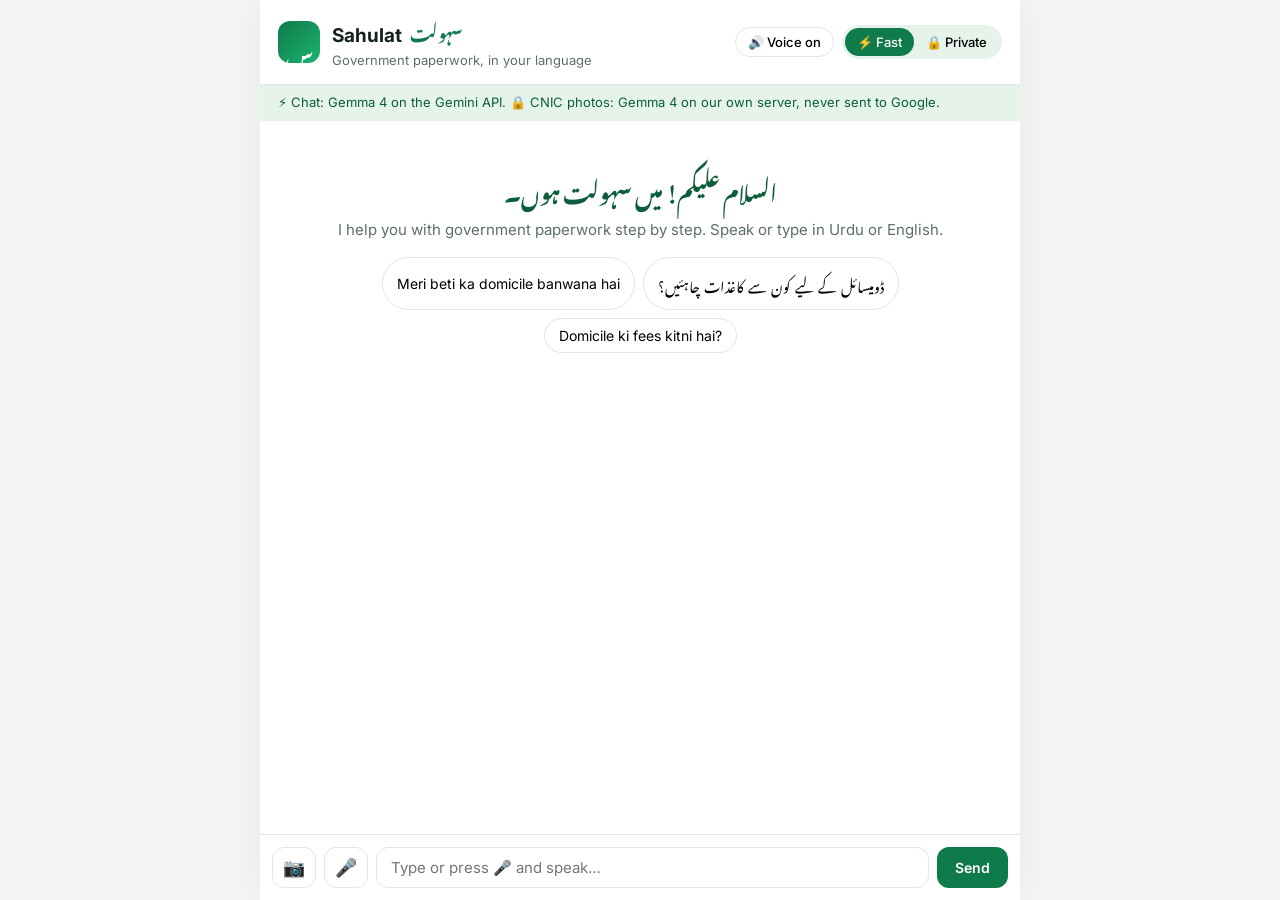
==== static/index.html @ 5239298f "Sahulat: Urdu Gemma 4 agent for government paperwork (domicile v1)" ====
<!doctype html>
<html lang="en">
<head>
<meta charset="utf-8">
<meta name="viewport" content="width=device-width, initial-scale=1">
<title>Sahulat · سہولت</title>
<link rel="preconnect" href="https://fonts.googleapis.com">
<link href="https://fonts.googleapis.com/css2?family=Inter:wght@400;500;600;700&family=Noto+Nastaliq+Urdu:wght@400;600&display=swap" rel="stylesheet">
<link rel="stylesheet" href="style.css">
</head>
<body>
<div class="app">
  <header>
    <div class="brand">
      <div class="logo">س</div>
      <div>
        <h1>Sahulat <span class="ur">سہولت</span></h1>
        <p>Government paperwork, in your language</p>
      </div>
    </div>
    <div class="controls">
      <button id="voiceBtn" class="pill" title="Read replies aloud">🔊 Voice on</button>
      <div class="mode" role="group" aria-label="Where Gemma runs">
        <button data-mode="cloud" class="on">⚡ Fast</button>
        <button data-mode="local">🔒 Private</button>
      </div>
    </div>
  </header>

  <div class="privacy" id="privacy">⚡ Chat: Gemma 4 on the Gemini API. 🔒 CNIC photos: Gemma 4 on our own server, never sent to Google.</div>

  <main id="chat">
    <div class="welcome">
      <h2 class="ur">السلام علیکم! میں سہولت ہوں۔</h2>
      <p>I help you with government paperwork step by step. Speak or type in Urdu or English.</p>
      <div class="chips">
        <button class="chip">Meri beti ka domicile banwana hai</button>
        <button class="chip">ڈومیسائل کے لیے کون سے کاغذات چاہئیں؟</button>
        <button class="chip">Domicile ki fees kitni hai?</button>
      </div>
    </div>
  </main>

  <footer>
    <input id="photo" type="file" accept="image/*" capture="environment" hidden>
    <button id="camBtn" class="icon" title="Scan CNIC or bill">📷</button>
    <button id="micBtn" class="icon" title="Speak">🎤</button>
    <input id="text" placeholder="Type or press 🎤 and speak…" autocomplete="off">
    <button id="sendBtn" class="send">Send</button>
  </footer>
</div>
<script src="app.js"></script>
</body>
</html>
---- static/style.css ----
:root {
  --bg: #f3f6f4; --card: #ffffff; --ink: #14231b; --muted: #5d6f64;
  --brand: #0f7a4a; --brand-2: #0b5e39; --soft: #e5f3eb; --line: #dfe7e2;
  --user: #0f7a4a; --warn: #9a5b00;
}
* { box-sizing: border-box; }
body { margin: 0; background: var(--bg); color: var(--ink); font: 15px/1.5 Inter, system-ui, sans-serif; }
.ur, [dir="rtl"] { font-family: "Noto Nastaliq Urdu", "Noto Naskh Arabic", serif; line-height: 2.1; }
.app { max-width: 760px; margin: 0 auto; min-height: 100vh; display: flex; flex-direction: column; background: var(--card); box-shadow: 0 0 40px rgba(0,0,0,.06); }
header { display: flex; justify-content: space-between; align-items: center; gap: 12px; padding: 14px 18px; border-bottom: 1px solid var(--line); flex-wrap: wrap; }
.brand { display: flex; gap: 12px; align-items: center; }
.logo { width: 42px; height: 42px; border-radius: 12px; background: linear-gradient(135deg, var(--brand), #1bb36f); color: #fff; display: grid; place-items: center; font: 600 24px "Noto Nastaliq Urdu", serif; }
h1 { font-size: 19px; margin: 0; } h1 .ur { color: var(--brand); font-size: 17px; margin-left: 4px; }
.brand p { margin: 0; color: var(--muted); font-size: 13px; }
.controls { display: flex; gap: 8px; align-items: center; }
.pill, .mode button { border: 1px solid var(--line); background: #fff; border-radius: 999px; padding: 6px 12px; font: 500 13px Inter, sans-serif; cursor: pointer; }
.mode { display: flex; background: var(--soft); border-radius: 999px; padding: 3px; }
.mode button { border: 0; background: transparent; }
.mode button.on { background: var(--brand); color: #fff; }
.privacy { background: var(--soft); color: var(--brand-2); font-size: 13px; padding: 8px 18px; }
.privacy.cloud { background: #fff4e0; color: var(--warn); }
main { flex: 1; overflow-y: auto; padding: 18px; display: flex; flex-direction: column; gap: 12px; }
.welcome { text-align: center; padding: 28px 8px; }
.welcome h2 { margin: 0 0 6px; color: var(--brand-2); font-size: 22px; }
.welcome p { color: var(--muted); margin: 0 0 16px; }
.chips { display: flex; flex-wrap: wrap; gap: 8px; justify-content: center; }
.chip { border: 1px solid var(--line); background: #fff; border-radius: 999px; padding: 8px 14px; cursor: pointer; font: 14px Inter, "Noto Nastaliq Urdu", sans-serif; }
.chip:hover { border-color: var(--brand); color: var(--brand); }
.msg { max-width: 85%; padding: 10px 14px; border-radius: 16px; white-space: pre-wrap; }
.msg.user { align-self: flex-end; background: var(--user); color: #fff; border-bottom-right-radius: 4px; }
.msg.bot { align-self: flex-start; background: #f1f4f2; border-bottom-left-radius: 4px; }
.msg.typing { color: var(--muted); font-style: italic; }
.card { align-self: stretch; border: 1px solid var(--line); border-radius: 14px; padding: 14px 16px; background: #fff; }
.card h3 { margin: 0 0 8px; font-size: 15px; display: flex; justify-content: space-between; gap: 8px; }
.card .tag { font-size: 12px; font-weight: 500; color: var(--brand); background: var(--soft); border-radius: 999px; padding: 2px 10px; white-space: nowrap; }
.card ul { margin: 0; padding: 0; list-style: none; }
.card li { padding: 6px 0; border-top: 1px dashed var(--line); display: flex; gap: 10px; align-items: flex-start; }
.card li:first-child { border-top: 0; }
.card li small { display: block; color: var(--muted); }
.card .fee { margin-top: 10px; background: var(--soft); border-radius: 10px; padding: 8px 12px; font-size: 14px; }
.card .src { margin-top: 8px; font-size: 12px; color: var(--muted); }
.card .src a { color: var(--brand); }
.card dl { display: grid; grid-template-columns: 130px 1fr; gap: 4px 10px; margin: 0; font-size: 14px; }
.card dt { color: var(--muted); }
.btn { display: inline-block; margin-top: 10px; background: var(--brand); color: #fff; border: 0; border-radius: 10px; padding: 9px 16px; font: 600 14px Inter, sans-serif; cursor: pointer; text-decoration: none; }
.btn.ghost { background: #fff; color: var(--brand); border: 1px solid var(--brand); }
footer { display: flex; gap: 8px; padding: 12px; border-top: 1px solid var(--line); position: sticky; bottom: 0; background: #fff; }
footer input#text { flex: 1; min-width: 0; border: 1px solid var(--line); border-radius: 12px; padding: 10px 14px; font: 15px Inter, "Noto Nastaliq Urdu", sans-serif; }
.icon { width: 44px; border: 1px solid var(--line); background: #fff; border-radius: 12px; font-size: 18px; cursor: pointer; }
.icon.live { background: #ffe3e3; border-color: #e55; animation: pulse 1s infinite; }
.send { background: var(--brand); color: #fff; border: 0; border-radius: 12px; padding: 0 18px; font: 600 14px Inter, sans-serif; cursor: pointer; }
@keyframes pulse { 50% { transform: scale(1.08); } }
@media (max-width: 520px) { header { padding: 12px; } .controls { width: 100%; justify-content: space-between; } .card dl { grid-template-columns: 1fr; } }
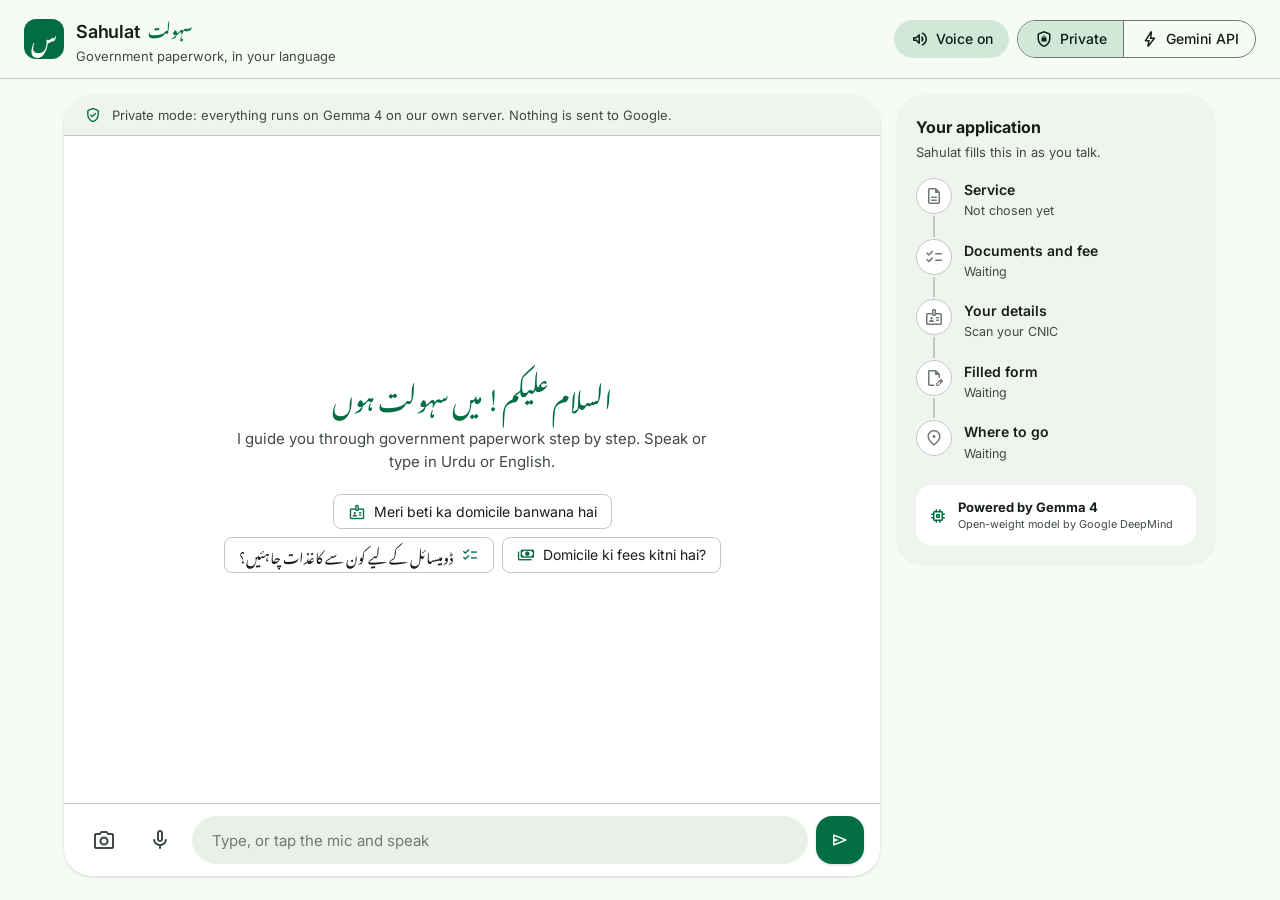
==== commit 8820a93e: "Material 3 redesign, progress panel, faster Gemma (no-think), private mode default, reliable cards" ====
--- a/static/index.html
+++ b/static/index.html
@@ -6,48 +6,64 @@
 <title>Sahulat · سہولت</title>
 <link rel="preconnect" href="https://fonts.googleapis.com">
 <link href="https://fonts.googleapis.com/css2?family=Inter:wght@400;500;600;700&family=Noto+Nastaliq+Urdu:wght@400;600&display=swap" rel="stylesheet">
+<link href="https://fonts.googleapis.com/css2?family=Material+Symbols+Rounded:opsz,wght,FILL@20..48,400,0..1&display=block" rel="stylesheet">
 <link rel="stylesheet" href="style.css">
 </head>
 <body>
-<div class="app">
-  <header>
-    <div class="brand">
-      <div class="logo">س</div>
-      <div>
-        <h1>Sahulat <span class="ur">سہولت</span></h1>
-        <p>Government paperwork, in your language</p>
+<header class="topbar">
+  <div class="brand">
+    <div class="logo">س</div>
+    <div>
+      <div class="name">Sahulat <span class="ur">سہولت</span></div>
+      <div class="sub">Government paperwork, in your language</div>
+    </div>
+  </div>
+  <div class="actions">
+    <button id="voiceBtn" class="tonal" title="Read replies aloud"><span class="ms">volume_up</span><span class="lbl">Voice on</span></button>
+    <div class="segmented" role="group" aria-label="Where Gemma runs">
+      <button data-mode="local" class="on"><span class="ms">shield_lock</span>Private</button>
+      <button data-mode="cloud"><span class="ms">bolt</span>Gemini API</button>
+    </div>
+  </div>
+</header>
+
+<div class="layout">
+  <section class="chatpane">
+    <div class="privacy" id="privacy"><span class="ms">verified_user</span><span id="privacyText">Private mode: everything runs on Gemma 4 on our own server. Nothing is sent to Google.</span></div>
+
+    <main id="chat">
+      <div class="welcome">
+        <div class="hello ur" dir="rtl">السلام علیکم! میں سہولت ہوں</div>
+        <p>I guide you through government paperwork step by step. Speak or type in Urdu or English.</p>
+        <div class="chips">
+          <button class="chip"><span class="ms">badge</span>Meri beti ka domicile banwana hai</button>
+          <button class="chip ur" dir="rtl"><span class="ms">checklist</span>ڈومیسائل کے لیے کون سے کاغذات چاہئیں؟</button>
+          <button class="chip"><span class="ms">payments</span>Domicile ki fees kitni hai?</button>
+        </div>
       </div>
-    </div>
-    <div class="controls">
-      <button id="voiceBtn" class="pill" title="Read replies aloud">🔊 Voice on</button>
-      <div class="mode" role="group" aria-label="Where Gemma runs">
-        <button data-mode="cloud" class="on">⚡ Fast</button>
-        <button data-mode="local">🔒 Private</button>
-      </div>
-    </div>
-  </header>
+    </main>
 
-  <div class="privacy" id="privacy">⚡ Chat: Gemma 4 on the Gemini API. 🔒 CNIC photos: Gemma 4 on our own server, never sent to Google.</div>
+    <footer class="composer">
+      <input id="photo" type="file" accept="image/*" capture="environment" hidden>
+      <button id="camBtn" class="iconbtn" title="Scan CNIC"><span class="ms">photo_camera</span></button>
+      <button id="micBtn" class="iconbtn" title="Speak in Urdu"><span class="ms">mic</span></button>
+      <input id="text" placeholder="Type, or tap the mic and speak" autocomplete="off">
+      <button id="sendBtn" class="fab" title="Send"><span class="ms">send</span></button>
+    </footer>
+  </section>
 
-  <main id="chat">
-    <div class="welcome">
-      <h2 class="ur">السلام علیکم! میں سہولت ہوں۔</h2>
-      <p>I help you with government paperwork step by step. Speak or type in Urdu or English.</p>
-      <div class="chips">
-        <button class="chip">Meri beti ka domicile banwana hai</button>
-        <button class="chip">ڈومیسائل کے لیے کون سے کاغذات چاہئیں؟</button>
-        <button class="chip">Domicile ki fees kitni hai?</button>
-      </div>
-    </div>
-  </main>
-
-  <footer>
-    <input id="photo" type="file" accept="image/*" capture="environment" hidden>
-    <button id="camBtn" class="icon" title="Scan CNIC or bill">📷</button>
-    <button id="micBtn" class="icon" title="Speak">🎤</button>
-    <input id="text" placeholder="Type or press 🎤 and speak…" autocomplete="off">
-    <button id="sendBtn" class="send">Send</button>
-  </footer>
+  <aside class="panel">
+    <h2>Your application</h2>
+    <p class="muted">Sahulat fills this in as you talk.</p>
+    <ol class="steps" id="steps">
+      <li data-step="service"><span class="dot"><span class="ms">description</span></span><div><b>Service</b><small id="s-service">Not chosen yet</small></div></li>
+      <li data-step="checklist"><span class="dot"><span class="ms">checklist</span></span><div><b>Documents and fee</b><small id="s-checklist">Waiting</small></div></li>
+      <li data-step="details"><span class="dot"><span class="ms">badge</span></span><div><b>Your details</b><small id="s-details">Scan your CNIC</small></div></li>
+      <li data-step="form"><span class="dot"><span class="ms">edit_document</span></span><div><b>Filled form</b><small id="s-form">Waiting</small></div></li>
+      <li data-step="office"><span class="dot"><span class="ms">location_on</span></span><div><b>Where to go</b><small id="s-office">Waiting</small></div></li>
+    </ol>
+    <div class="gemma"><span class="ms">memory</span><div><b>Powered by Gemma 4</b><small>Open-weight model by Google DeepMind</small></div></div>
+  </aside>
 </div>
 <script src="app.js"></script>
 </body>
--- a/static/style.css
+++ b/static/style.css
@@ -1,53 +1,115 @@
+/* Material Design 3 inspired theme, green seed (#0f7a4a) */
 :root {
-  --bg: #f3f6f4; --card: #ffffff; --ink: #14231b; --muted: #5d6f64;
-  --brand: #0f7a4a; --brand-2: #0b5e39; --soft: #e5f3eb; --line: #dfe7e2;
-  --user: #0f7a4a; --warn: #9a5b00;
+  --primary: #006d43; --on-primary: #fff; --primary-container: #95f7bf; --on-primary-container: #002111;
+  --secondary-container: #d0e8d7; --on-secondary-container: #0b1f14;
+  --surface: #f6fbf5; --surface-1: #eff5ee; --surface-2: #e9f0e8; --surface-3: #e3ebe3;
+  --on-surface: #171d19; --on-surface-variant: #404943; --outline: #707973; --outline-variant: #c0c9c1;
+  --tertiary-container: #c1e9fb; --error: #ba1a1a;
+  --r-sm: 8px; --r-md: 12px; --r-lg: 16px; --r-xl: 28px;
+  --e1: 0 1px 2px rgba(0,0,0,.08), 0 1px 3px 1px rgba(0,0,0,.05);
+  --e2: 0 1px 2px rgba(0,0,0,.1), 0 2px 6px 2px rgba(0,0,0,.06);
 }
 * { box-sizing: border-box; }
-body { margin: 0; background: var(--bg); color: var(--ink); font: 15px/1.5 Inter, system-ui, sans-serif; }
-.ur, [dir="rtl"] { font-family: "Noto Nastaliq Urdu", "Noto Naskh Arabic", serif; line-height: 2.1; }
-.app { max-width: 760px; margin: 0 auto; min-height: 100vh; display: flex; flex-direction: column; background: var(--card); box-shadow: 0 0 40px rgba(0,0,0,.06); }
-header { display: flex; justify-content: space-between; align-items: center; gap: 12px; padding: 14px 18px; border-bottom: 1px solid var(--line); flex-wrap: wrap; }
-.brand { display: flex; gap: 12px; align-items: center; }
-.logo { width: 42px; height: 42px; border-radius: 12px; background: linear-gradient(135deg, var(--brand), #1bb36f); color: #fff; display: grid; place-items: center; font: 600 24px "Noto Nastaliq Urdu", serif; }
-h1 { font-size: 19px; margin: 0; } h1 .ur { color: var(--brand); font-size: 17px; margin-left: 4px; }
-.brand p { margin: 0; color: var(--muted); font-size: 13px; }
-.controls { display: flex; gap: 8px; align-items: center; }
-.pill, .mode button { border: 1px solid var(--line); background: #fff; border-radius: 999px; padding: 6px 12px; font: 500 13px Inter, sans-serif; cursor: pointer; }
-.mode { display: flex; background: var(--soft); border-radius: 999px; padding: 3px; }
-.mode button { border: 0; background: transparent; }
-.mode button.on { background: var(--brand); color: #fff; }
-.privacy { background: var(--soft); color: var(--brand-2); font-size: 13px; padding: 8px 18px; }
-.privacy.cloud { background: #fff4e0; color: var(--warn); }
-main { flex: 1; overflow-y: auto; padding: 18px; display: flex; flex-direction: column; gap: 12px; }
-.welcome { text-align: center; padding: 28px 8px; }
-.welcome h2 { margin: 0 0 6px; color: var(--brand-2); font-size: 22px; }
-.welcome p { color: var(--muted); margin: 0 0 16px; }
+html, body { height: 100%; }
+body { margin: 0; background: var(--surface); color: var(--on-surface); font: 15px/1.55 Inter, system-ui, sans-serif; display: flex; flex-direction: column; }
+button { font: inherit; color: inherit; cursor: pointer; }
+.ms { font-family: "Material Symbols Rounded"; font-weight: normal; font-style: normal; font-size: 20px; line-height: 1; display: inline-block; font-variation-settings: "FILL" 0, "wght" 400; -webkit-font-smoothing: antialiased; }
+.ur, [dir="rtl"] { font-family: "Noto Nastaliq Urdu", serif; line-height: 2.2; }
+
+/* top app bar */
+.topbar { display: flex; justify-content: space-between; align-items: center; gap: 12px; padding: 12px 24px; background: var(--surface); border-bottom: 1px solid var(--outline-variant); flex-wrap: wrap; }
+.brand { display: flex; align-items: center; gap: 12px; }
+.logo { width: 40px; height: 40px; border-radius: var(--r-md); background: var(--primary); color: var(--on-primary); display: grid; place-items: center; font: 600 22px/1 "Noto Nastaliq Urdu", serif; padding-bottom: 6px; }
+.name { font-weight: 600; font-size: 18px; letter-spacing: -.01em; }
+.name .ur { color: var(--primary); font-size: 15px; margin-left: 4px; }
+.sub { font-size: 13px; color: var(--on-surface-variant); }
+.actions { display: flex; gap: 8px; align-items: center; }
+.tonal { display: inline-flex; gap: 6px; align-items: center; border: 0; background: var(--secondary-container); color: var(--on-secondary-container); border-radius: 999px; padding: 8px 16px; font-weight: 500; font-size: 14px; }
+.segmented { display: inline-flex; border: 1px solid var(--outline); border-radius: 999px; overflow: hidden; }
+.segmented button { display: inline-flex; gap: 6px; align-items: center; border: 0; background: transparent; padding: 7px 16px; font-weight: 500; font-size: 14px; }
+.segmented button + button { border-left: 1px solid var(--outline); }
+.segmented button.on { background: var(--secondary-container); color: var(--on-secondary-container); }
+
+/* layout */
+.layout { flex: 1; min-height: 0; display: grid; grid-template-columns: minmax(0, 1fr) 320px; gap: 16px; padding: 16px 24px 24px; max-width: 1200px; width: 100%; margin: 0 auto; }
+.chatpane { min-height: 0; display: flex; flex-direction: column; background: #fff; border-radius: var(--r-xl); box-shadow: var(--e1); overflow: hidden; }
+.privacy { display: flex; gap: 10px; align-items: flex-start; background: var(--surface-1); color: var(--on-surface-variant); font-size: 13px; padding: 10px 20px; border-bottom: 1px solid var(--outline-variant); }
+.privacy .ms { color: var(--primary); font-size: 18px; margin-top: 1px; }
+
+#chat { flex: 1; min-height: 320px; overflow-y: auto; padding: 20px; display: flex; flex-direction: column; gap: 12px; }
+.welcome { margin: auto; text-align: center; max-width: 520px; padding: 24px 8px; }
+.hello { font-size: 26px; color: var(--primary); margin-bottom: 4px; }
+.welcome p { color: var(--on-surface-variant); margin: 0 0 20px; }
 .chips { display: flex; flex-wrap: wrap; gap: 8px; justify-content: center; }
-.chip { border: 1px solid var(--line); background: #fff; border-radius: 999px; padding: 8px 14px; cursor: pointer; font: 14px Inter, "Noto Nastaliq Urdu", sans-serif; }
-.chip:hover { border-color: var(--brand); color: var(--brand); }
-.msg { max-width: 85%; padding: 10px 14px; border-radius: 16px; white-space: pre-wrap; }
-.msg.user { align-self: flex-end; background: var(--user); color: #fff; border-bottom-right-radius: 4px; }
-.msg.bot { align-self: flex-start; background: #f1f4f2; border-bottom-left-radius: 4px; }
-.msg.typing { color: var(--muted); font-style: italic; }
-.card { align-self: stretch; border: 1px solid var(--line); border-radius: 14px; padding: 14px 16px; background: #fff; }
-.card h3 { margin: 0 0 8px; font-size: 15px; display: flex; justify-content: space-between; gap: 8px; }
-.card .tag { font-size: 12px; font-weight: 500; color: var(--brand); background: var(--soft); border-radius: 999px; padding: 2px 10px; white-space: nowrap; }
-.card ul { margin: 0; padding: 0; list-style: none; }
-.card li { padding: 6px 0; border-top: 1px dashed var(--line); display: flex; gap: 10px; align-items: flex-start; }
+.chip { display: inline-flex; align-items: center; gap: 8px; border: 1px solid var(--outline-variant); background: #fff; border-radius: var(--r-sm); padding: 6px 14px; font-size: 14px; }
+.chip.ur { font-size: 14px; line-height: 2; padding: 2px 14px; }
+.chip .ms { font-size: 18px; color: var(--primary); }
+.chip:hover { background: var(--surface-1); }
+
+.msg { max-width: 78%; padding: 10px 16px; border-radius: 20px; white-space: pre-wrap; animation: in .18s ease-out; }
+.msg.user { align-self: flex-end; background: var(--primary); color: var(--on-primary); border-bottom-right-radius: 6px; }
+.msg.bot { align-self: flex-start; background: var(--surface-2); border-bottom-left-radius: 6px; }
+.msg[dir="rtl"], .msg .ur { font-size: 16px; }
+.typing { display: inline-flex; gap: 10px; align-items: center; color: var(--on-surface-variant); }
+.typing i { width: 6px; height: 6px; border-radius: 50%; background: var(--primary); animation: blink 1.2s infinite; }
+.typing i:nth-child(2) { animation-delay: .2s; } .typing i:nth-child(3) { animation-delay: .4s; }
+
+.card { align-self: stretch; background: #fff; border: 1px solid var(--outline-variant); border-radius: var(--r-lg); padding: 16px 18px; animation: in .2s ease-out; }
+.card-h { display: flex; align-items: center; gap: 10px; margin-bottom: 10px; }
+.card-h .ico { width: 36px; height: 36px; border-radius: var(--r-md); background: var(--primary-container); color: var(--on-primary-container); display: grid; place-items: center; }
+.card-h b { font-size: 15px; } .card-h small { display: block; color: var(--on-surface-variant); font-size: 12px; }
+.badge { margin-left: auto; display: inline-flex; gap: 4px; align-items: center; font-size: 12px; font-weight: 500; color: var(--on-secondary-container); background: var(--secondary-container); border-radius: var(--r-sm); padding: 3px 10px; white-space: nowrap; }
+.badge .ms { font-size: 15px; }
+.card ul { list-style: none; margin: 0; padding: 0; }
+.card li { display: flex; gap: 12px; padding: 8px 0; border-top: 1px solid var(--surface-3); }
 .card li:first-child { border-top: 0; }
-.card li small { display: block; color: var(--muted); }
-.card .fee { margin-top: 10px; background: var(--soft); border-radius: 10px; padding: 8px 12px; font-size: 14px; }
-.card .src { margin-top: 8px; font-size: 12px; color: var(--muted); }
-.card .src a { color: var(--brand); }
-.card dl { display: grid; grid-template-columns: 130px 1fr; gap: 4px 10px; margin: 0; font-size: 14px; }
-.card dt { color: var(--muted); }
-.btn { display: inline-block; margin-top: 10px; background: var(--brand); color: #fff; border: 0; border-radius: 10px; padding: 9px 16px; font: 600 14px Inter, sans-serif; cursor: pointer; text-decoration: none; }
-.btn.ghost { background: #fff; color: var(--brand); border: 1px solid var(--brand); }
-footer { display: flex; gap: 8px; padding: 12px; border-top: 1px solid var(--line); position: sticky; bottom: 0; background: #fff; }
-footer input#text { flex: 1; min-width: 0; border: 1px solid var(--line); border-radius: 12px; padding: 10px 14px; font: 15px Inter, "Noto Nastaliq Urdu", sans-serif; }
-.icon { width: 44px; border: 1px solid var(--line); background: #fff; border-radius: 12px; font-size: 18px; cursor: pointer; }
-.icon.live { background: #ffe3e3; border-color: #e55; animation: pulse 1s infinite; }
-.send { background: var(--brand); color: #fff; border: 0; border-radius: 12px; padding: 0 18px; font: 600 14px Inter, sans-serif; cursor: pointer; }
-@keyframes pulse { 50% { transform: scale(1.08); } }
-@media (max-width: 520px) { header { padding: 12px; } .controls { width: 100%; justify-content: space-between; } .card dl { grid-template-columns: 1fr; } }
+.card li input { accent-color: var(--primary); width: 18px; height: 18px; margin-top: 3px; }
+.card li small { display: block; color: var(--on-surface-variant); font-size: 13px; }
+.fee { display: flex; gap: 10px; align-items: center; margin-top: 12px; background: var(--surface-1); border-radius: var(--r-md); padding: 10px 14px; font-size: 14px; }
+.fee .ms { color: var(--primary); }
+.src { margin-top: 10px; font-size: 12px; color: var(--on-surface-variant); }
+.src a { color: var(--primary); }
+.card dl { display: grid; grid-template-columns: 140px 1fr; gap: 6px 12px; margin: 0; font-size: 14px; }
+.card dt { color: var(--on-surface-variant); } .card dd { margin: 0; font-weight: 500; }
+.btn { display: inline-flex; gap: 8px; align-items: center; margin-top: 12px; background: var(--primary); color: var(--on-primary); border: 0; border-radius: 999px; padding: 10px 20px; font-weight: 500; font-size: 14px; text-decoration: none; box-shadow: var(--e1); }
+.btn:hover { box-shadow: var(--e2); }
+
+.composer { display: flex; gap: 8px; align-items: center; padding: 12px 16px; border-top: 1px solid var(--outline-variant); background: #fff; }
+.composer input#text { flex: 1; min-width: 0; height: 48px; border: 0; background: var(--surface-2); border-radius: 999px; padding: 0 20px; font: 15px Inter, "Noto Nastaliq Urdu", sans-serif; }
+.composer input#text:focus { outline: 2px solid var(--primary); }
+.iconbtn { width: 48px; height: 48px; flex: none; border: 0; border-radius: 50%; background: transparent; color: var(--on-surface-variant); display: grid; place-items: center; }
+.iconbtn:hover { background: var(--surface-2); }
+.iconbtn .ms { font-size: 24px; }
+.iconbtn.live { background: #ffdad6; color: var(--error); animation: pulse 1s infinite; }
+.fab { width: 48px; height: 48px; flex: none; border: 0; border-radius: var(--r-lg); background: var(--primary); color: var(--on-primary); display: grid; place-items: center; box-shadow: var(--e1); }
+
+/* side panel */
+.panel { background: var(--surface-1); border-radius: var(--r-xl); padding: 20px; align-self: start; position: sticky; top: 16px; }
+.panel h2 { font-size: 16px; margin: 0; } .muted { color: var(--on-surface-variant); font-size: 13px; margin: 2px 0 16px; }
+.steps { list-style: none; margin: 0; padding: 0; position: relative; }
+.steps li { display: flex; gap: 12px; padding: 0 0 18px; position: relative; }
+.steps li:not(:last-child)::before { content: ""; position: absolute; left: 17px; top: 38px; bottom: 2px; width: 2px; background: var(--outline-variant); }
+.steps .dot { width: 36px; height: 36px; flex: none; border-radius: 50%; background: #fff; border: 1px solid var(--outline-variant); color: var(--outline); display: grid; place-items: center; }
+.steps b { font-size: 14px; font-weight: 600; } .steps small { display: block; color: var(--on-surface-variant); font-size: 12.5px; }
+.steps li.done .dot { background: var(--primary); border-color: var(--primary); color: #fff; }
+.steps li.done:not(:last-child)::before { background: var(--primary); }
+.steps li.active .dot { border: 2px solid var(--primary); color: var(--primary); }
+.gemma { display: flex; gap: 10px; align-items: center; margin-top: 4px; padding: 12px; border-radius: var(--r-lg); background: #fff; font-size: 13px; }
+.gemma .ms { color: var(--primary); } .gemma small { display: block; color: var(--on-surface-variant); }
+
+@keyframes in { from { opacity: 0; transform: translateY(6px); } }
+@keyframes blink { 50% { opacity: .25; } }
+@keyframes pulse { 50% { transform: scale(1.06); } }
+
+@media (max-width: 900px) {
+  .layout { grid-template-columns: 1fr; padding: 12px 16px 16px; }
+  .panel { position: static; order: -1; padding: 14px 16px; }
+  .steps { display: flex; gap: 6px; } .steps li { flex: 1; flex-direction: column; align-items: center; text-align: center; padding: 0; }
+  .steps li::before { display: none; } .steps small { display: none; } .steps b { font-size: 11px; }
+  .muted, .gemma { display: none; }
+  .msg { max-width: 90%; }
+}
+@media (max-width: 520px) {
+  .topbar { padding: 10px 16px; } .actions { width: 100%; justify-content: space-between; }
+  .tonal .lbl { display: none; } .card dl { grid-template-columns: 1fr; }
+}
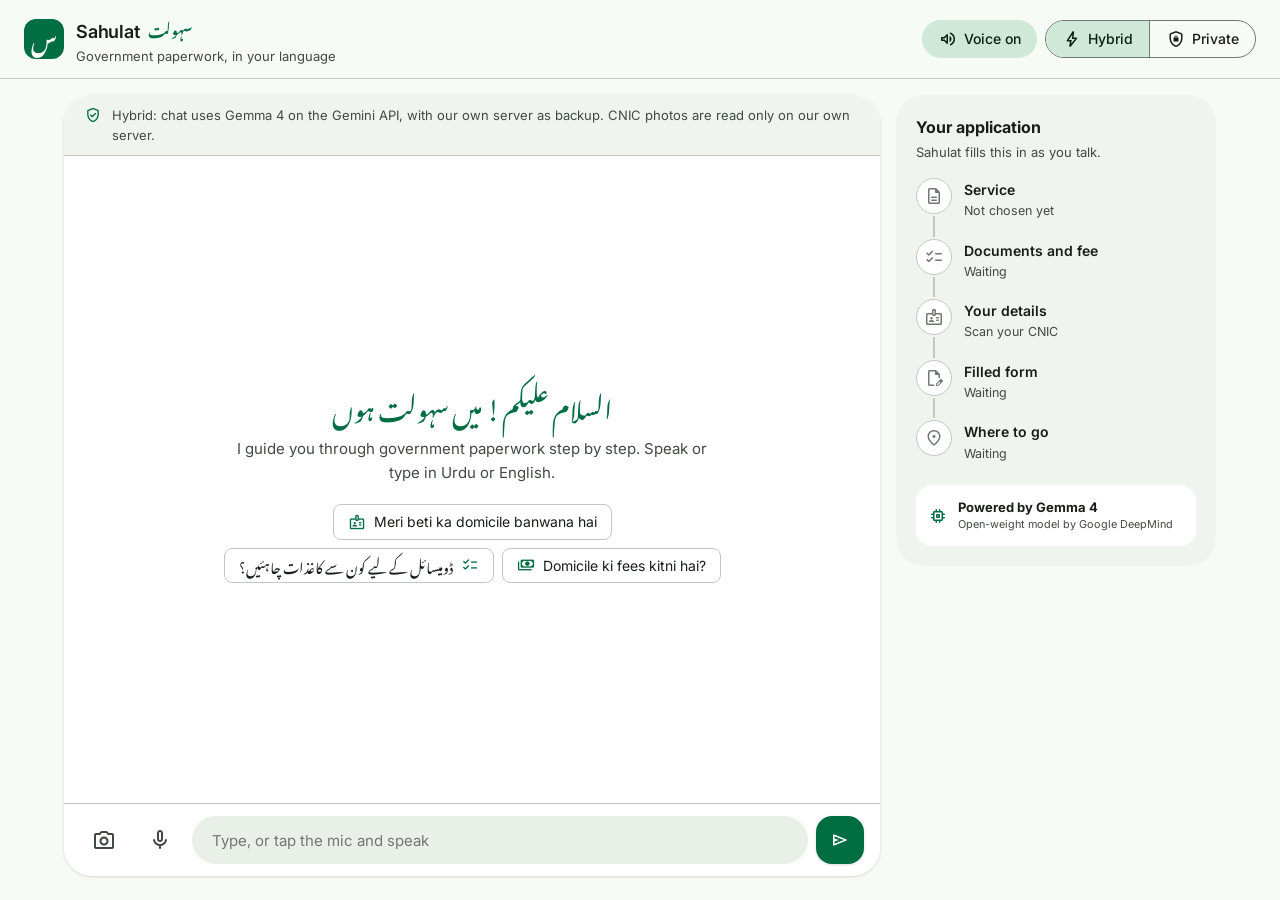
==== commit e5976814: "Self-hosted Urdu voice (MMS-TTS), hybrid mode with fast fallback, clearer sample CNIC" ====
--- a/static/index.html
+++ b/static/index.html
@@ -21,15 +21,15 @@
   <div class="actions">
     <button id="voiceBtn" class="tonal" title="Read replies aloud"><span class="ms">volume_up</span><span class="lbl">Voice on</span></button>
     <div class="segmented" role="group" aria-label="Where Gemma runs">
-      <button data-mode="local" class="on"><span class="ms">shield_lock</span>Private</button>
-      <button data-mode="cloud"><span class="ms">bolt</span>Gemini API</button>
+      <button data-mode="cloud" class="on"><span class="ms">bolt</span>Hybrid</button>
+      <button data-mode="local"><span class="ms">shield_lock</span>Private</button>
     </div>
   </div>
 </header>
 
 <div class="layout">
   <section class="chatpane">
-    <div class="privacy" id="privacy"><span class="ms">verified_user</span><span id="privacyText">Private mode: everything runs on Gemma 4 on our own server. Nothing is sent to Google.</span></div>
+    <div class="privacy" id="privacy"><span class="ms">verified_user</span><span id="privacyText">Hybrid: chat uses Gemma 4 on the Gemini API, with our own server as backup. CNIC photos are read only on our own server.</span></div>
 
     <main id="chat">
       <div class="welcome">
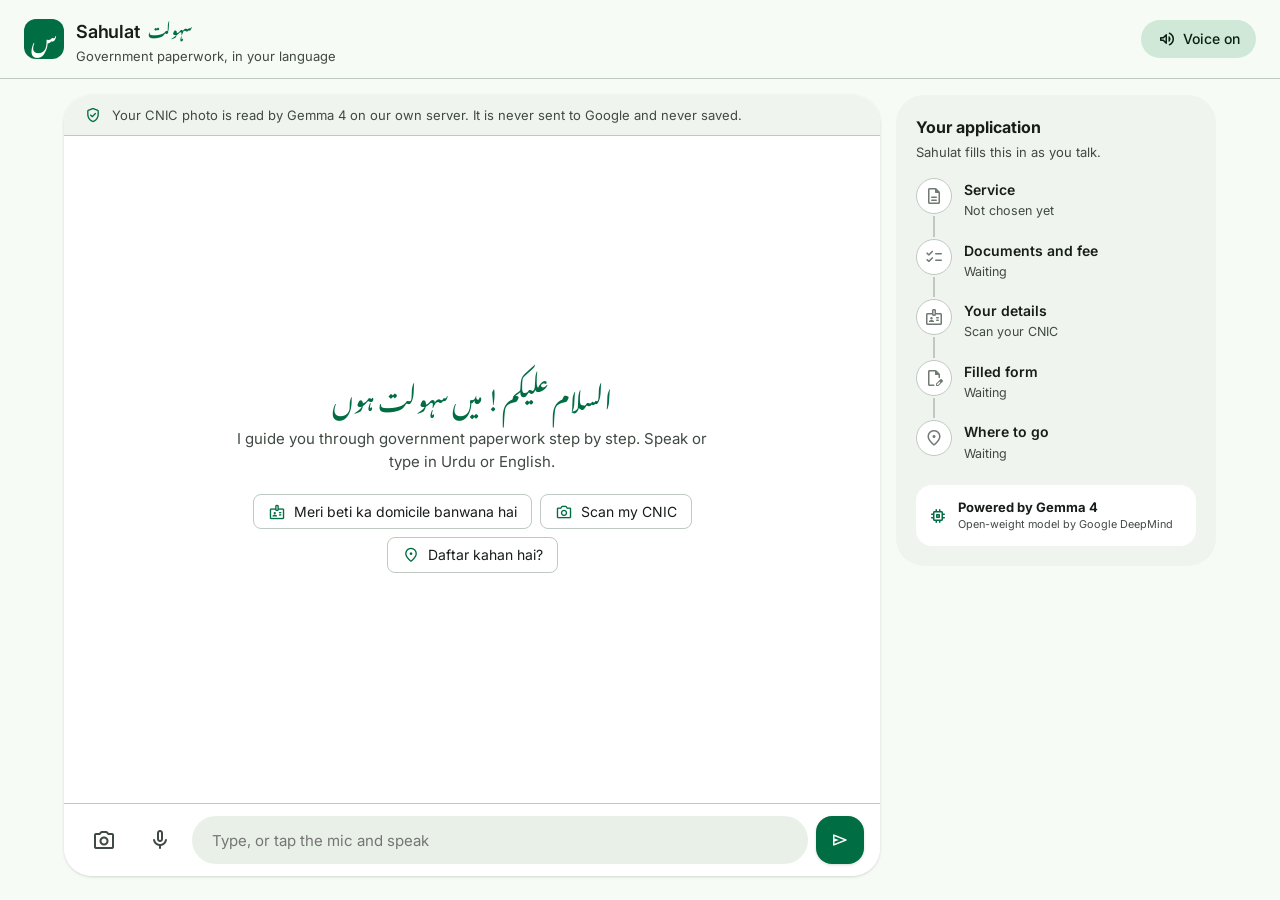
==== commit 1ea976b3: "Remove mode toggle (automatic routing), distinct example actions, security hardening and agent robus" ====
--- a/static/index.html
+++ b/static/index.html
@@ -20,25 +20,21 @@
   </div>
   <div class="actions">
     <button id="voiceBtn" class="tonal" title="Read replies aloud"><span class="ms">volume_up</span><span class="lbl">Voice on</span></button>
-    <div class="segmented" role="group" aria-label="Where Gemma runs">
-      <button data-mode="cloud" class="on"><span class="ms">bolt</span>Hybrid</button>
-      <button data-mode="local"><span class="ms">shield_lock</span>Private</button>
-    </div>
   </div>
 </header>
 
 <div class="layout">
   <section class="chatpane">
-    <div class="privacy" id="privacy"><span class="ms">verified_user</span><span id="privacyText">Hybrid: chat uses Gemma 4 on the Gemini API, with our own server as backup. CNIC photos are read only on our own server.</span></div>
+    <div class="privacy" id="privacy"><span class="ms">verified_user</span><span id="privacyText">Your CNIC photo is read by Gemma 4 on our own server. It is never sent to Google and never saved.</span></div>
 
     <main id="chat">
       <div class="welcome">
         <div class="hello ur" dir="rtl">السلام علیکم! میں سہولت ہوں</div>
         <p>I guide you through government paperwork step by step. Speak or type in Urdu or English.</p>
         <div class="chips">
-          <button class="chip"><span class="ms">badge</span>Meri beti ka domicile banwana hai</button>
-          <button class="chip ur" dir="rtl"><span class="ms">checklist</span>ڈومیسائل کے لیے کون سے کاغذات چاہئیں؟</button>
-          <button class="chip"><span class="ms">payments</span>Domicile ki fees kitni hai?</button>
+          <button class="chip" data-say="Meri beti ka domicile banwana hai"><span class="ms">badge</span>Meri beti ka domicile banwana hai</button>
+          <button class="chip" data-action="scan"><span class="ms">photo_camera</span>Scan my CNIC</button>
+          <button class="chip" data-say="Sahiwal mein domicile ka daftar kahan hai?"><span class="ms">location_on</span>Daftar kahan hai?</button>
         </div>
       </div>
     </main>
--- a/static/style.css
+++ b/static/style.css
@@ -25,10 +25,6 @@
 .sub { font-size: 13px; color: var(--on-surface-variant); }
 .actions { display: flex; gap: 8px; align-items: center; }
 .tonal { display: inline-flex; gap: 6px; align-items: center; border: 0; background: var(--secondary-container); color: var(--on-secondary-container); border-radius: 999px; padding: 8px 16px; font-weight: 500; font-size: 14px; }
-.segmented { display: inline-flex; border: 1px solid var(--outline); border-radius: 999px; overflow: hidden; }
-.segmented button { display: inline-flex; gap: 6px; align-items: center; border: 0; background: transparent; padding: 7px 16px; font-weight: 500; font-size: 14px; }
-.segmented button + button { border-left: 1px solid var(--outline); }
-.segmented button.on { background: var(--secondary-container); color: var(--on-secondary-container); }
 
 /* layout */
 .layout { flex: 1; min-height: 0; display: grid; grid-template-columns: minmax(0, 1fr) 320px; gap: 16px; padding: 16px 24px 24px; max-width: 1200px; width: 100%; margin: 0 auto; }
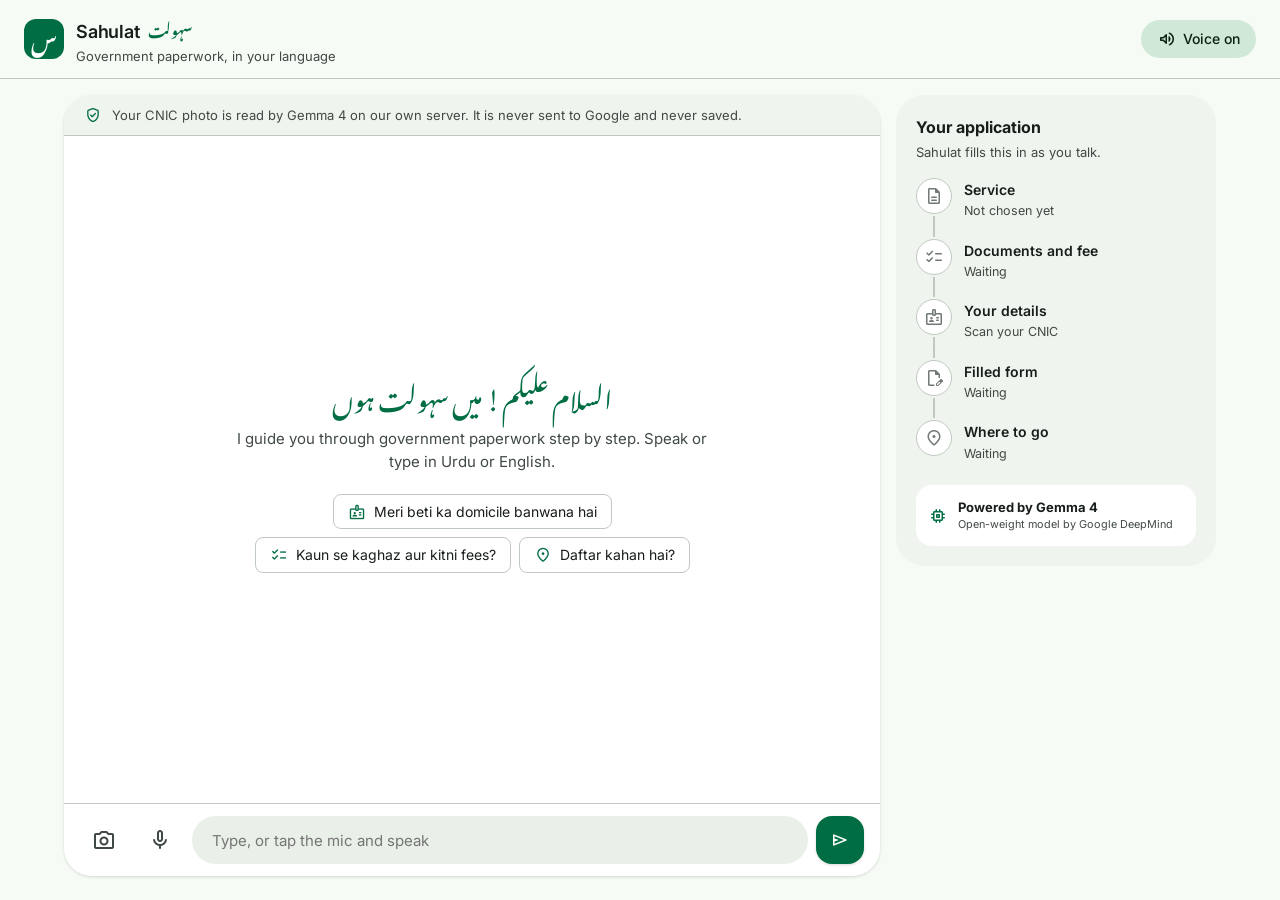
==== commit 71621955: "Replace scan example with a requirements-and-fees question" ====
--- a/static/index.html
+++ b/static/index.html
@@ -33,7 +33,7 @@
         <p>I guide you through government paperwork step by step. Speak or type in Urdu or English.</p>
         <div class="chips">
           <button class="chip" data-say="Meri beti ka domicile banwana hai"><span class="ms">badge</span>Meri beti ka domicile banwana hai</button>
-          <button class="chip" data-action="scan"><span class="ms">photo_camera</span>Scan my CNIC</button>
+          <button class="chip" data-say="Domicile ke liye kaun se kaghaz aur kitni fees chahiye?"><span class="ms">checklist</span>Kaun se kaghaz aur kitni fees?</button>
           <button class="chip" data-say="Sahiwal mein domicile ka daftar kahan hai?"><span class="ms">location_on</span>Daftar kahan hai?</button>
         </div>
       </div>
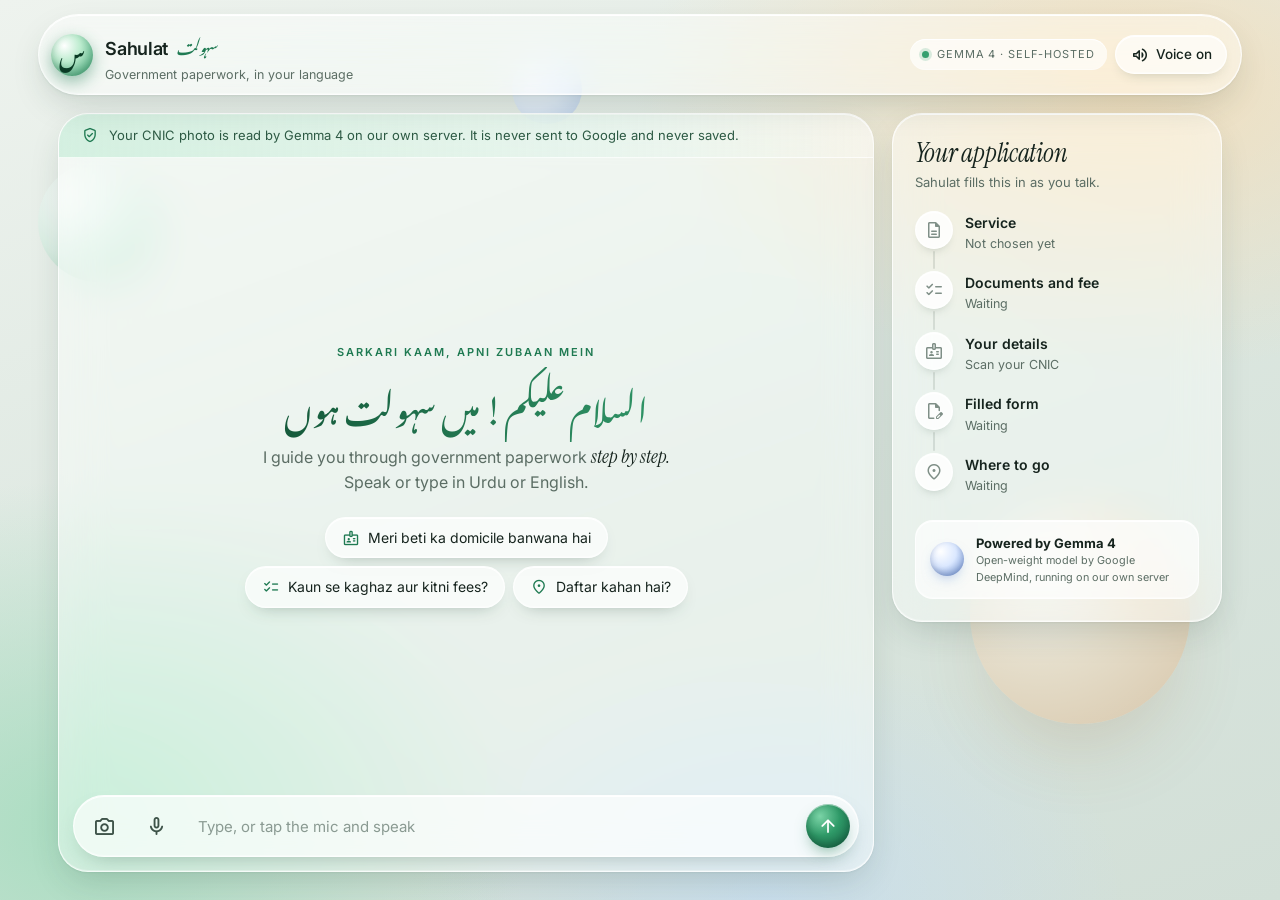
==== commit afedead9: "Glass redesign: frosted panels, floating orbs, glossy controls, serif accents" ====
--- a/static/index.html
+++ b/static/index.html
@@ -5,32 +5,38 @@
 <meta name="viewport" content="width=device-width, initial-scale=1">
 <title>Sahulat · سہولت</title>
 <link rel="preconnect" href="https://fonts.googleapis.com">
-<link href="https://fonts.googleapis.com/css2?family=Inter:wght@400;500;600;700&family=Noto+Nastaliq+Urdu:wght@400;600&display=swap" rel="stylesheet">
+<link href="https://fonts.googleapis.com/css2?family=Inter:wght@400;500;600;700&family=Instrument+Serif:ital@0;1&family=Noto+Nastaliq+Urdu:wght@400;600&display=swap" rel="stylesheet">
 <link href="https://fonts.googleapis.com/css2?family=Material+Symbols+Rounded:opsz,wght,FILL@20..48,400,0..1&display=block" rel="stylesheet">
 <link rel="stylesheet" href="style.css">
 </head>
 <body>
+<div class="orb orb-a"></div>
+<div class="orb orb-b"></div>
+<div class="orb orb-c"></div>
+
 <header class="topbar">
   <div class="brand">
-    <div class="logo">س</div>
+    <div class="mark"><span>س</span></div>
     <div>
-      <div class="name">Sahulat <span class="ur">سہولت</span></div>
+      <div class="name">Sahulat <em>سہولت</em></div>
       <div class="sub">Government paperwork, in your language</div>
     </div>
   </div>
   <div class="actions">
-    <button id="voiceBtn" class="tonal" title="Read replies aloud"><span class="ms">volume_up</span><span class="lbl">Voice on</span></button>
+    <div class="status"><i class="dot"></i>Gemma 4 · self-hosted</div>
+    <button id="voiceBtn" class="glass-btn" title="Read replies aloud"><span class="ms">volume_up</span><span class="lbl">Voice on</span></button>
   </div>
 </header>
 
 <div class="layout">
-  <section class="chatpane">
-    <div class="privacy" id="privacy"><span class="ms">verified_user</span><span id="privacyText">Your CNIC photo is read by Gemma 4 on our own server. It is never sent to Google and never saved.</span></div>
+  <section class="chatpane glass">
+    <div class="privacy"><span class="ms">verified_user</span><span id="privacyText">Your CNIC photo is read by Gemma 4 on our own server. It is never sent to Google and never saved.</span></div>
 
     <main id="chat">
       <div class="welcome">
+        <div class="eyebrow">Sarkari kaam, apni zubaan mein</div>
         <div class="hello ur" dir="rtl">السلام علیکم! میں سہولت ہوں</div>
-        <p>I guide you through government paperwork step by step. Speak or type in Urdu or English.</p>
+        <p class="lede">I guide you through government paperwork <em>step by step.</em><br>Speak or type in Urdu or English.</p>
         <div class="chips">
           <button class="chip" data-say="Meri beti ka domicile banwana hai"><span class="ms">badge</span>Meri beti ka domicile banwana hai</button>
           <button class="chip" data-say="Domicile ke liye kaun se kaghaz aur kitni fees chahiye?"><span class="ms">checklist</span>Kaun se kaghaz aur kitni fees?</button>
@@ -44,13 +50,15 @@
       <button id="camBtn" class="iconbtn" title="Scan CNIC"><span class="ms">photo_camera</span></button>
       <button id="micBtn" class="iconbtn" title="Speak in Urdu"><span class="ms">mic</span></button>
       <input id="text" placeholder="Type, or tap the mic and speak" autocomplete="off">
-      <button id="sendBtn" class="fab" title="Send"><span class="ms">send</span></button>
+      <button id="sendBtn" class="send" title="Send"><span class="ms">arrow_upward</span></button>
     </footer>
   </section>
 
-  <aside class="panel">
-    <h2>Your application</h2>
-    <p class="muted">Sahulat fills this in as you talk.</p>
+  <aside class="panel glass">
+    <div class="panel-h">
+      <h2>Your application</h2>
+      <p>Sahulat fills this in as you talk.</p>
+    </div>
     <ol class="steps" id="steps">
       <li data-step="service"><span class="dot"><span class="ms">description</span></span><div><b>Service</b><small id="s-service">Not chosen yet</small></div></li>
       <li data-step="checklist"><span class="dot"><span class="ms">checklist</span></span><div><b>Documents and fee</b><small id="s-checklist">Waiting</small></div></li>
@@ -58,7 +66,10 @@
       <li data-step="form"><span class="dot"><span class="ms">edit_document</span></span><div><b>Filled form</b><small id="s-form">Waiting</small></div></li>
       <li data-step="office"><span class="dot"><span class="ms">location_on</span></span><div><b>Where to go</b><small id="s-office">Waiting</small></div></li>
     </ol>
-    <div class="gemma"><span class="ms">memory</span><div><b>Powered by Gemma 4</b><small>Open-weight model by Google DeepMind</small></div></div>
+    <div class="gemma">
+      <div class="gemma-orb"></div>
+      <div><b>Powered by Gemma 4</b><small>Open-weight model by Google DeepMind, running on our own server</small></div>
+    </div>
   </aside>
 </div>
 <script src="app.js"></script>
--- a/static/style.css
+++ b/static/style.css
@@ -1,111 +1,132 @@
-/* Material Design 3 inspired theme, green seed (#0f7a4a) */
+/* Sahulat: frosted glass over a soft mint gradient, glossy pills, floating glass orbs. */
 :root {
-  --primary: #006d43; --on-primary: #fff; --primary-container: #95f7bf; --on-primary-container: #002111;
-  --secondary-container: #d0e8d7; --on-secondary-container: #0b1f14;
-  --surface: #f6fbf5; --surface-1: #eff5ee; --surface-2: #e9f0e8; --surface-3: #e3ebe3;
-  --on-surface: #171d19; --on-surface-variant: #404943; --outline: #707973; --outline-variant: #c0c9c1;
-  --tertiary-container: #c1e9fb; --error: #ba1a1a;
-  --r-sm: 8px; --r-md: 12px; --r-lg: 16px; --r-xl: 28px;
-  --e1: 0 1px 2px rgba(0,0,0,.08), 0 1px 3px 1px rgba(0,0,0,.05);
-  --e2: 0 1px 2px rgba(0,0,0,.1), 0 2px 6px 2px rgba(0,0,0,.06);
+  --ink: #16241e; --muted: #5b6d64; --green: #1f7a52; --green-2: #35a06f; --mint: #bfead3; --sand: #f6dcb8;
+  --line: rgba(255,255,255,.75);
+  --glass: rgba(255,255,255,.46); --glass-2: rgba(255,255,255,.66); --glass-3: rgba(255,255,255,.85);
+  --edge: inset 0 1px 0 rgba(255,255,255,.95), inset 0 -1px 0 rgba(255,255,255,.35);
+  --lift: 0 1px 2px rgba(30,60,45,.06), 0 14px 36px -10px rgba(30,60,45,.22);
+  --serif: "Instrument Serif", Georgia, serif;
 }
 * { box-sizing: border-box; }
 html, body { height: 100%; }
-body { margin: 0; background: var(--surface); color: var(--on-surface); font: 15px/1.55 Inter, system-ui, sans-serif; display: flex; flex-direction: column; }
+body {
+  margin: 0; color: var(--ink); font: 15px/1.55 Inter, system-ui, sans-serif; display: flex; flex-direction: column;
+  background:
+    radial-gradient(55% 45% at 88% 10%, rgba(255,214,160,.55), transparent 70%),
+    radial-gradient(50% 55% at 6% 92%, rgba(165,220,190,.9), transparent 70%),
+    radial-gradient(40% 40% at 60% 100%, rgba(190,220,255,.5), transparent 70%),
+    linear-gradient(160deg, #eef3ee, #dbe6df 55%, #d2dfd7);
+  background-attachment: fixed;
+}
 button { font: inherit; color: inherit; cursor: pointer; }
 .ms { font-family: "Material Symbols Rounded"; font-weight: normal; font-style: normal; font-size: 20px; line-height: 1; display: inline-block; font-variation-settings: "FILL" 0, "wght" 400; -webkit-font-smoothing: antialiased; }
 .ur, [dir="rtl"] { font-family: "Noto Nastaliq Urdu", serif; line-height: 2.2; }
 
-/* top app bar */
-.topbar { display: flex; justify-content: space-between; align-items: center; gap: 12px; padding: 12px 24px; background: var(--surface); border-bottom: 1px solid var(--outline-variant); flex-wrap: wrap; }
+/* floating glass orbs */
+.orb { position: fixed; z-index: -1; border-radius: 50%; pointer-events: none; filter: blur(.5px); }
+.orb-a { width: 220px; height: 220px; right: 7%; top: 56%; background: radial-gradient(circle at 32% 28%, #fff, #f3d9bb 45%, #d9a979 100%); box-shadow: 0 40px 80px -24px rgba(150,100,50,.45); opacity: .5; animation: drift 16s ease-in-out infinite; }
+.orb-b { width: 120px; height: 120px; left: 3%; top: 18%; background: radial-gradient(circle at 32% 28%, #fff, #d7eee2 50%, #8fc4aa); opacity: .75; animation: drift 12s ease-in-out infinite reverse; }
+.orb-c { width: 70px; height: 70px; left: 40%; top: 6%; background: radial-gradient(circle at 32% 28%, #fff, #dbe8ff 50%, #9db8e6); opacity: .6; animation: drift 10s ease-in-out infinite; }
+@keyframes drift { 50% { transform: translate(-14px, 18px) scale(1.04); } }
+
+.glass { background: var(--glass); backdrop-filter: blur(22px) saturate(1.4); -webkit-backdrop-filter: blur(22px) saturate(1.4); border: 1px solid var(--line); box-shadow: var(--edge), var(--lift); }
+
+/* floating top bar */
+.topbar { position: sticky; top: 12px; z-index: 5; margin: 14px clamp(12px, 3vw, 40px) 0; padding: 10px 14px 10px 12px; display: flex; justify-content: space-between; align-items: center; gap: 12px; border-radius: 999px; background: var(--glass); backdrop-filter: blur(18px) saturate(1.4); -webkit-backdrop-filter: blur(18px) saturate(1.4); border: 1px solid var(--line); box-shadow: var(--edge), var(--lift); flex-wrap: wrap; }
 .brand { display: flex; align-items: center; gap: 12px; }
-.logo { width: 40px; height: 40px; border-radius: var(--r-md); background: var(--primary); color: var(--on-primary); display: grid; place-items: center; font: 600 22px/1 "Noto Nastaliq Urdu", serif; padding-bottom: 6px; }
-.name { font-weight: 600; font-size: 18px; letter-spacing: -.01em; }
-.name .ur { color: var(--primary); font-size: 15px; margin-left: 4px; }
-.sub { font-size: 13px; color: var(--on-surface-variant); }
-.actions { display: flex; gap: 8px; align-items: center; }
-.tonal { display: inline-flex; gap: 6px; align-items: center; border: 0; background: var(--secondary-container); color: var(--on-secondary-container); border-radius: 999px; padding: 8px 16px; font-weight: 500; font-size: 14px; }
+.mark { width: 42px; height: 42px; border-radius: 50%; display: grid; place-items: center; background: radial-gradient(circle at 32% 28%, #fff 0, #bdeccf 38%, var(--green-2) 100%); box-shadow: inset 0 -4px 8px rgba(10,70,40,.28), 0 6px 16px rgba(31,122,82,.45); }
+.mark span { font: 600 22px/1 "Noto Nastaliq Urdu", serif; color: #0a3b25; padding-bottom: 8px; }
+.name { font-weight: 600; font-size: 18px; letter-spacing: -.02em; }
+.name em { font: 400 16px var(--serif); font-style: italic; color: var(--green); margin-left: 4px; font-family: "Noto Nastaliq Urdu", serif; }
+.sub { font-size: 12.5px; color: var(--muted); }
+.actions { display: flex; align-items: center; gap: 8px; }
+.status { display: flex; align-items: center; gap: 8px; font-size: 11px; letter-spacing: .08em; text-transform: uppercase; color: var(--muted); padding: 7px 12px; border-radius: 999px; background: var(--glass-2); box-shadow: var(--edge); }
+.dot { width: 7px; height: 7px; border-radius: 50%; background: var(--green-2); box-shadow: 0 0 0 3px rgba(53,160,111,.18); }
+.glass-btn { display: inline-flex; gap: 6px; align-items: center; border: 1px solid var(--line); background: var(--glass-2); border-radius: 999px; padding: 8px 14px; font-weight: 500; font-size: 13.5px; box-shadow: var(--edge), 0 6px 14px -8px rgba(30,60,45,.3); }
+.glass-btn:hover { background: var(--glass-3); }
 
 /* layout */
-.layout { flex: 1; min-height: 0; display: grid; grid-template-columns: minmax(0, 1fr) 320px; gap: 16px; padding: 16px 24px 24px; max-width: 1200px; width: 100%; margin: 0 auto; }
-.chatpane { min-height: 0; display: flex; flex-direction: column; background: #fff; border-radius: var(--r-xl); box-shadow: var(--e1); overflow: hidden; }
-.privacy { display: flex; gap: 10px; align-items: flex-start; background: var(--surface-1); color: var(--on-surface-variant); font-size: 13px; padding: 10px 20px; border-bottom: 1px solid var(--outline-variant); }
-.privacy .ms { color: var(--primary); font-size: 18px; margin-top: 1px; }
+.layout { flex: 1; min-height: 0; display: grid; grid-template-columns: minmax(0, 1fr) 330px; gap: 18px; padding: 18px clamp(12px, 3vw, 40px) 28px; max-width: 1240px; width: 100%; margin: 0 auto; }
+.chatpane { min-height: 0; display: flex; flex-direction: column; border-radius: 30px; overflow: hidden; }
+.privacy { display: flex; gap: 10px; align-items: flex-start; font-size: 13px; color: #2d5a44; padding: 11px 22px; background: linear-gradient(90deg, rgba(191,234,211,.6), rgba(255,255,255,.2)); border-bottom: 1px solid rgba(255,255,255,.7); }
+.privacy .ms { color: var(--green); font-size: 18px; margin-top: 1px; }
 
-#chat { flex: 1; min-height: 320px; overflow-y: auto; padding: 20px; display: flex; flex-direction: column; gap: 12px; }
-.welcome { margin: auto; text-align: center; max-width: 520px; padding: 24px 8px; }
-.hello { font-size: 26px; color: var(--primary); margin-bottom: 4px; }
-.welcome p { color: var(--on-surface-variant); margin: 0 0 20px; }
+#chat { flex: 1; min-height: 340px; overflow-y: auto; padding: 22px; display: flex; flex-direction: column; gap: 12px; }
+.welcome { margin: auto; text-align: center; max-width: 560px; padding: 20px 8px; }
+.eyebrow { font-size: 11px; letter-spacing: .18em; text-transform: uppercase; color: var(--green); font-weight: 600; }
+.hello { font-size: 34px; margin: 6px 0 2px; background: linear-gradient(90deg, #0f4c31, var(--green-2)); -webkit-background-clip: text; background-clip: text; color: transparent; }
+.lede { color: var(--muted); margin: 0 0 22px; font-size: 16px; }
+.lede em { font: italic 19px var(--serif); color: var(--ink); }
 .chips { display: flex; flex-wrap: wrap; gap: 8px; justify-content: center; }
-.chip { display: inline-flex; align-items: center; gap: 8px; border: 1px solid var(--outline-variant); background: #fff; border-radius: var(--r-sm); padding: 6px 14px; font-size: 14px; }
-.chip.ur { font-size: 14px; line-height: 2; padding: 2px 14px; }
-.chip .ms { font-size: 18px; color: var(--primary); }
-.chip:hover { background: var(--surface-1); }
+.chip { display: inline-flex; align-items: center; gap: 8px; border: 1px solid var(--line); background: var(--glass-2); border-radius: 999px; padding: 9px 16px; font-size: 14px; box-shadow: var(--edge), 0 8px 18px -10px rgba(30,60,45,.35); transition: transform .15s, background .15s; }
+.chip .ms { font-size: 18px; color: var(--green); }
+.chip:hover { background: var(--glass-3); transform: translateY(-1px); }
 
-.msg { max-width: 78%; padding: 10px 16px; border-radius: 20px; white-space: pre-wrap; animation: in .18s ease-out; }
-.msg.user { align-self: flex-end; background: var(--primary); color: var(--on-primary); border-bottom-right-radius: 6px; }
-.msg.bot { align-self: flex-start; background: var(--surface-2); border-bottom-left-radius: 6px; }
-.msg[dir="rtl"], .msg .ur { font-size: 16px; }
-.typing { display: inline-flex; gap: 10px; align-items: center; color: var(--on-surface-variant); }
-.typing i { width: 6px; height: 6px; border-radius: 50%; background: var(--primary); animation: blink 1.2s infinite; }
+.msg { max-width: 76%; padding: 11px 17px; border-radius: 22px; white-space: pre-wrap; animation: in .2s ease-out; }
+.msg.user { align-self: flex-end; color: #fff; border-bottom-right-radius: 8px; background: linear-gradient(180deg, #3fae7a, #1f7a52); box-shadow: inset 0 1px 0 rgba(255,255,255,.45), 0 10px 20px -10px rgba(31,122,82,.6); }
+.msg.bot { align-self: flex-start; background: var(--glass-3); border: 1px solid var(--line); border-bottom-left-radius: 8px; box-shadow: var(--edge), 0 8px 18px -12px rgba(30,60,45,.3); }
+.msg[dir="rtl"] { font-size: 16px; }
+.typing { display: inline-flex; gap: 10px; align-items: center; color: var(--muted); }
+.typing i { width: 6px; height: 6px; border-radius: 50%; background: var(--green-2); animation: blink 1.2s infinite; }
 .typing i:nth-child(2) { animation-delay: .2s; } .typing i:nth-child(3) { animation-delay: .4s; }
 
-.card { align-self: stretch; background: #fff; border: 1px solid var(--outline-variant); border-radius: var(--r-lg); padding: 16px 18px; animation: in .2s ease-out; }
-.card-h { display: flex; align-items: center; gap: 10px; margin-bottom: 10px; }
-.card-h .ico { width: 36px; height: 36px; border-radius: var(--r-md); background: var(--primary-container); color: var(--on-primary-container); display: grid; place-items: center; }
-.card-h b { font-size: 15px; } .card-h small { display: block; color: var(--on-surface-variant); font-size: 12px; }
-.badge { margin-left: auto; display: inline-flex; gap: 4px; align-items: center; font-size: 12px; font-weight: 500; color: var(--on-secondary-container); background: var(--secondary-container); border-radius: var(--r-sm); padding: 3px 10px; white-space: nowrap; }
+.card { align-self: stretch; background: var(--glass-3); border: 1px solid var(--line); border-radius: 22px; padding: 16px 18px; box-shadow: var(--edge), 0 12px 28px -14px rgba(30,60,45,.35); animation: in .22s ease-out; }
+.card-h { display: flex; align-items: center; gap: 12px; margin-bottom: 10px; }
+.card-h .ico { width: 40px; height: 40px; border-radius: 14px; display: grid; place-items: center; color: #0a3b25; background: radial-gradient(circle at 32% 28%, #fff 0, #c9f0db 45%, #7ccfa5 100%); box-shadow: inset 0 -3px 6px rgba(10,70,40,.22), 0 6px 14px -6px rgba(31,122,82,.5); }
+.card-h b { font-size: 15px; } .card-h small { display: block; color: var(--muted); font-size: 12px; }
+.badge { margin-left: auto; display: inline-flex; gap: 4px; align-items: center; font-size: 12px; font-weight: 500; color: #1d5c3f; background: rgba(191,234,211,.7); border: 1px solid rgba(255,255,255,.8); border-radius: 999px; padding: 4px 11px; white-space: nowrap; box-shadow: var(--edge); }
 .badge .ms { font-size: 15px; }
 .card ul { list-style: none; margin: 0; padding: 0; }
-.card li { display: flex; gap: 12px; padding: 8px 0; border-top: 1px solid var(--surface-3); }
+.card li { display: flex; gap: 12px; padding: 8px 0; border-top: 1px solid rgba(30,60,45,.08); }
 .card li:first-child { border-top: 0; }
-.card li input { accent-color: var(--primary); width: 18px; height: 18px; margin-top: 3px; }
-.card li small { display: block; color: var(--on-surface-variant); font-size: 13px; }
-.fee { display: flex; gap: 10px; align-items: center; margin-top: 12px; background: var(--surface-1); border-radius: var(--r-md); padding: 10px 14px; font-size: 14px; }
-.fee .ms { color: var(--primary); }
-.src { margin-top: 10px; font-size: 12px; color: var(--on-surface-variant); }
-.src a { color: var(--primary); }
+.card li input { accent-color: var(--green); width: 18px; height: 18px; margin-top: 3px; }
+.card li small { display: block; color: var(--muted); font-size: 13px; }
+.fee { display: flex; gap: 10px; align-items: center; margin-top: 12px; background: linear-gradient(90deg, rgba(191,234,211,.55), rgba(255,255,255,.4)); border: 1px solid var(--line); border-radius: 14px; padding: 10px 14px; font-size: 14px; box-shadow: var(--edge); }
+.fee .ms { color: var(--green); }
+.src { margin-top: 10px; font-size: 12px; color: var(--muted); }
+.src a { color: var(--green); }
 .card dl { display: grid; grid-template-columns: 140px 1fr; gap: 6px 12px; margin: 0; font-size: 14px; }
-.card dt { color: var(--on-surface-variant); } .card dd { margin: 0; font-weight: 500; }
-.btn { display: inline-flex; gap: 8px; align-items: center; margin-top: 12px; background: var(--primary); color: var(--on-primary); border: 0; border-radius: 999px; padding: 10px 20px; font-weight: 500; font-size: 14px; text-decoration: none; box-shadow: var(--e1); }
-.btn:hover { box-shadow: var(--e2); }
+.card dt { color: var(--muted); } .card dd { margin: 0; font-weight: 500; }
+.btn { display: inline-flex; gap: 8px; align-items: center; margin-top: 12px; color: #fff; border: 0; border-radius: 999px; padding: 10px 20px; font-weight: 600; font-size: 14px; text-decoration: none; background: linear-gradient(180deg, #3fae7a, #1f7a52); box-shadow: inset 0 1px 0 rgba(255,255,255,.45), 0 10px 22px -10px rgba(31,122,82,.7); transition: transform .15s; }
+.btn:hover { transform: translateY(-1px); }
 
-.composer { display: flex; gap: 8px; align-items: center; padding: 12px 16px; border-top: 1px solid var(--outline-variant); background: #fff; }
-.composer input#text { flex: 1; min-width: 0; height: 48px; border: 0; background: var(--surface-2); border-radius: 999px; padding: 0 20px; font: 15px Inter, "Noto Nastaliq Urdu", sans-serif; }
-.composer input#text:focus { outline: 2px solid var(--primary); }
-.iconbtn { width: 48px; height: 48px; flex: none; border: 0; border-radius: 50%; background: transparent; color: var(--on-surface-variant); display: grid; place-items: center; }
-.iconbtn:hover { background: var(--surface-2); }
-.iconbtn .ms { font-size: 24px; }
-.iconbtn.live { background: #ffdad6; color: var(--error); animation: pulse 1s infinite; }
-.fab { width: 48px; height: 48px; flex: none; border: 0; border-radius: var(--r-lg); background: var(--primary); color: var(--on-primary); display: grid; place-items: center; box-shadow: var(--e1); }
+.composer { display: flex; gap: 8px; align-items: center; margin: 0 14px 14px; padding: 8px; border-radius: 999px; background: var(--glass-2); border: 1px solid var(--line); box-shadow: var(--edge), 0 10px 24px -12px rgba(30,60,45,.35); }
+.composer input#text { flex: 1; min-width: 0; height: 44px; border: 0; background: transparent; padding: 0 12px; font: 15px Inter, "Noto Nastaliq Urdu", sans-serif; color: var(--ink); }
+.composer input#text:focus { outline: none; }
+.composer input#text::placeholder { color: #8a9a92; }
+.iconbtn { width: 44px; height: 44px; flex: none; border: 0; border-radius: 50%; background: transparent; color: #3d5248; display: grid; place-items: center; }
+.iconbtn:hover { background: rgba(255,255,255,.6); }
+.iconbtn .ms { font-size: 23px; }
+.iconbtn.live { background: #ffe0dc; color: #c23b2f; animation: pulse 1s infinite; }
+.send { width: 44px; height: 44px; flex: none; border: 0; border-radius: 50%; color: #fff; display: grid; place-items: center; background: radial-gradient(circle at 32% 28%, #7ad3a6 0, #2f9a68 45%, #176446 100%); box-shadow: inset 0 1px 0 rgba(255,255,255,.5), inset 0 -4px 8px rgba(5,40,25,.35), 0 8px 18px -8px rgba(31,122,82,.8); }
+.send .ms { font-size: 22px; }
 
 /* side panel */
-.panel { background: var(--surface-1); border-radius: var(--r-xl); padding: 20px; align-self: start; position: sticky; top: 16px; }
-.panel h2 { font-size: 16px; margin: 0; } .muted { color: var(--on-surface-variant); font-size: 13px; margin: 2px 0 16px; }
-.steps { list-style: none; margin: 0; padding: 0; position: relative; }
+.panel { border-radius: 30px; padding: 22px; align-self: start; position: sticky; top: 90px; }
+.panel-h h2 { font: italic 400 26px var(--serif); margin: 0; letter-spacing: -.01em; }
+.panel-h p { color: var(--muted); font-size: 13px; margin: 2px 0 18px; }
+.steps { list-style: none; margin: 0; padding: 0; }
 .steps li { display: flex; gap: 12px; padding: 0 0 18px; position: relative; }
-.steps li:not(:last-child)::before { content: ""; position: absolute; left: 17px; top: 38px; bottom: 2px; width: 2px; background: var(--outline-variant); }
-.steps .dot { width: 36px; height: 36px; flex: none; border-radius: 50%; background: #fff; border: 1px solid var(--outline-variant); color: var(--outline); display: grid; place-items: center; }
-.steps b { font-size: 14px; font-weight: 600; } .steps small { display: block; color: var(--on-surface-variant); font-size: 12.5px; }
-.steps li.done .dot { background: var(--primary); border-color: var(--primary); color: #fff; }
-.steps li.done:not(:last-child)::before { background: var(--primary); }
-.steps li.active .dot { border: 2px solid var(--primary); color: var(--primary); }
-.gemma { display: flex; gap: 10px; align-items: center; margin-top: 4px; padding: 12px; border-radius: var(--r-lg); background: #fff; font-size: 13px; }
-.gemma .ms { color: var(--primary); } .gemma small { display: block; color: var(--on-surface-variant); }
+.steps li:not(:last-child)::before { content: ""; position: absolute; left: 18px; top: 40px; bottom: 2px; width: 2px; background: rgba(30,60,45,.12); border-radius: 2px; }
+.steps .dot { width: 38px; height: 38px; flex: none; border-radius: 50%; display: grid; place-items: center; color: #7f8f87; background: var(--glass-3); border: 1px solid var(--line); box-shadow: var(--edge), 0 6px 12px -8px rgba(30,60,45,.4); }
+.steps b { font-size: 14px; font-weight: 600; } .steps small { display: block; color: var(--muted); font-size: 12.5px; }
+.steps li.done .dot { color: #0a3b25; background: radial-gradient(circle at 32% 28%, #fff 0, #bdeccf 40%, #35a06f 100%); box-shadow: inset 0 -3px 6px rgba(10,70,40,.25), 0 6px 14px -6px rgba(31,122,82,.6); border-color: rgba(255,255,255,.9); }
+.steps li.done:not(:last-child)::before { background: linear-gradient(180deg, var(--green-2), rgba(53,160,111,.25)); }
+.steps li.active .dot { color: var(--green); box-shadow: var(--edge), 0 0 0 4px rgba(53,160,111,.18); }
+.gemma { display: flex; gap: 12px; align-items: center; margin-top: 6px; padding: 12px 14px; border-radius: 18px; background: var(--glass-2); border: 1px solid var(--line); box-shadow: var(--edge); font-size: 13px; }
+.gemma-orb { width: 34px; height: 34px; flex: none; border-radius: 50%; background: radial-gradient(circle at 32% 28%, #fff, #dbe8ff 45%, #6f93d6 100%); box-shadow: inset 0 -3px 6px rgba(20,40,90,.25), 0 6px 14px -6px rgba(90,130,210,.6); }
+.gemma small { display: block; color: var(--muted); }
 
 @keyframes in { from { opacity: 0; transform: translateY(6px); } }
 @keyframes blink { 50% { opacity: .25; } }
 @keyframes pulse { 50% { transform: scale(1.06); } }
 
 @media (max-width: 900px) {
-  .layout { grid-template-columns: 1fr; padding: 12px 16px 16px; }
-  .panel { position: static; order: -1; padding: 14px 16px; }
+  .layout { grid-template-columns: 1fr; padding: 12px 12px 16px; }
+  .panel { position: static; order: -1; padding: 14px 16px; border-radius: 22px; }
+  .panel-h p, .gemma { display: none; }
   .steps { display: flex; gap: 6px; } .steps li { flex: 1; flex-direction: column; align-items: center; text-align: center; padding: 0; }
   .steps li::before { display: none; } .steps small { display: none; } .steps b { font-size: 11px; }
-  .muted, .gemma { display: none; }
-  .msg { max-width: 90%; }
+  .msg { max-width: 90%; } .status { display: none; }
 }
-@media (max-width: 520px) {
-  .topbar { padding: 10px 16px; } .actions { width: 100%; justify-content: space-between; }
-  .tonal .lbl { display: none; } .card dl { grid-template-columns: 1fr; }
-}
+@media (max-width: 520px) { .topbar { margin: 10px 10px 0; } .glass-btn .lbl { display: none; } .card dl { grid-template-columns: 1fr; } .hello { font-size: 28px; } }
